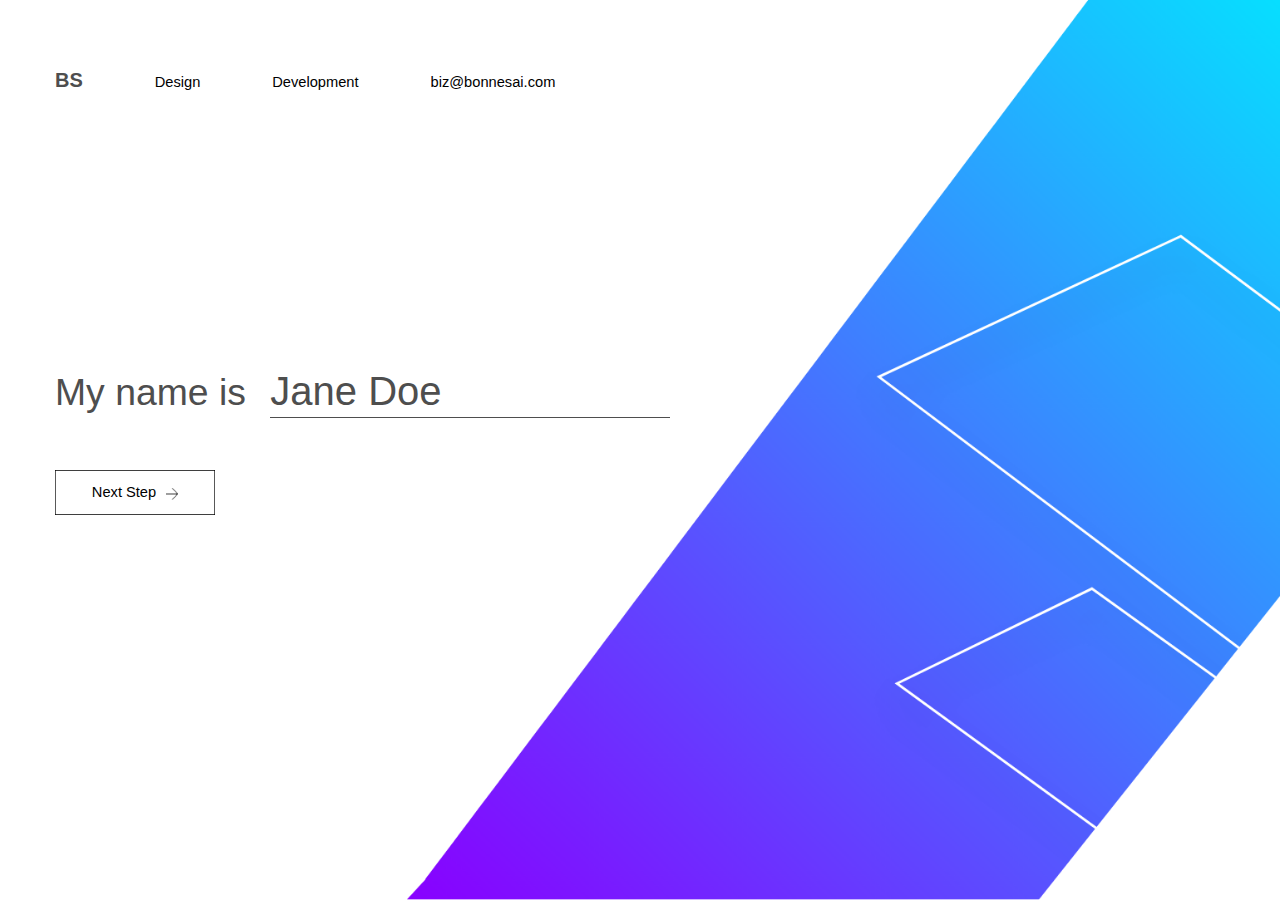
==== contact.html @ 0bd939c2 "All Pages Built - Fully functioning contact form!" ====
<!DOCTYPE html>
<html>
    <head>
        <title>Contact Us</title>
        <link href="contact.css" rel="stylesheet" type="text/css" />
        <script src="https://ajax.googleapis.com/ajax/libs/jquery/3.2.1/jquery.min.js"></script>
        <script type="text/javascript" src="contact.js"></script>

    </head>

    <body>

        <div class="header-container">
                
            <ul class="nav">

                <li>
                    <a id="logo" href="index.html">BS</a>
                </li>

                <li>
                    <a href="design.html" id="nav-link">Design</a>
                </li>

                <li>
                    <a href="#" id="nav-link">Development</a>
                </li>

                <li>
                    <a href="mailto:biz@bonnesai.com" target="_top">biz@bonnesai.com</a>
                </li>

            </ul>


            <ul class="mobile-nav">

                <li>
                    <a id="logo" href="#">BS</a>
                </li>

                <li>
                    <button class="burger">
                        <div id="top"></div>
                        <div id="bottom"></div>
                    </button>
                </li>

            </ul>


            <div class="form">
                <form>

                    <div class="input-name">   

                        <h1>My name is</h1>
                        <input class="line-input" id="name" placeholder="Jane Doe"></input>

                    </div>

                    <div class="input-services">   
                            
                        <h1>I'm in need of a</h1>
                        <input class="checkbox" type="checkbox" id="website" ></input><label for="website">Website</label>
                        <input class="checkbox" type="checkbox" id="app" ></input><label for="app">Mobile App</label>

                    </div>

                    
                    <div class="input-budget">   
                            
                        <h1>My budget is</h1>
                        <input class="line-input" id="line" placeholder="$10,000"></input>

                    </div>


                    <div class="input-email">   
                            
                        <h1>My email is</h1>
                        <input class="line-input" type="email" id="email" placeholder="someone@company.com"></input>

                    </div>


                    <div class="input-message">   
                            
                        <h1>Leave us a message :)</h1>
                        <textarea class="line-input" id="message"></textarea>

                    </div>


                    


                    <div class="controls">
                        <a href="#" id="next1" class="btn btn-1">

                            <div>Next Step<img src="assets/images/form-arrow.png" /></div>
                            <svg>
                                <rect x="0" y="0" fill="none" width="100%" height="100%"/>
                            </svg>
                                
                        </a> 

                        <p id="null-prompt">Field cannot be left empty</p>
                        

                        <a href="#" id="next2" class="btn btn-1">
                                
                            <div>Next Step<img src="assets/images/form-arrow.png" /></div>
                            <svg>
                                <rect x="0" y="0" fill="none" width="100%" height="100%"/>
                            </svg>
                                
                        </a>

                        <p id="unchecked-prompt">Please check one of the above to continue</p>

                        <a href="#" id="next3" class="btn btn-1">
                                
                            <div>Next Step<img src="assets/images/form-arrow.png" /></div>
                            <svg>
                                <rect x="0" y="0" fill="none" width="100%" height="100%"/>
                            </svg>
                                
                        </a>

                        <p id="optional-prompt">This field is optional</p>

                        <a href="#" id="next4" class="btn btn-1">
                                
                            <div>Next Step<img src="assets/images/form-arrow.png" /></div>
                            <svg>
                                <rect x="0" y="0" fill="none" width="100%" height="100%"/>
                            </svg>
                                
                        </a>

                        <p id="empty-prompt">Field cannot be left empty</p>



                        <a href="#" id="next5" class="btn btn-1">
                                
                            <div>Next Step<img src="assets/images/form-arrow.png" /></div>
                            <svg>
                                <rect x="0" y="0" fill="none" width="100%" height="100%"/>
                            </svg>
                                
                        </a>

                    </div>

                </form>
                
            </div>

            <div class="sent">
                <h1>Your message has been sent!</h1>
                <hr />
                <p>We will be in touch with you as soon as we can.</p>

                <a href="index.html"  class="btn btn-1">
                    
                    <svg>
                        <rect x="0" y="0" fill="none" width="100%" height="100%"/>
                    </svg>
                    Return Home
                </a>

            </div>


            <img id="slice" src="assets/images/contact-slice.png" />

        </div>

        

    </body>
</html>
---- contact.css ----
* {
    margin: 0;
    padding: 0;
    font-family: 'Avenir', sans-serif;
    text-decoration: none;
    -webkit-font-smoothing: antialiased;
  
  }

  input::-webkit-input-placeholder {
      color: #4e4e4e;
  }
  
  a:link {
    color: black;
  }
  
  @fontface {
    font-family: 'Avenir';
    src: url("assets/fonts/Avenir.ttc");
  }
  
  
  
  html {
    overflow-x: hidden;
  }
  
  body {
    height: auto;
  }
  
  .left {
    position: absolute;
    background: white;
    width: 50vw;
    overflow-x: visible;
    height: 100vh;
    max-height: 1600px;
    left: 0;
    box-shadow: 0px 0px 40px rgba(0, 0, 0, 0.17);
    z-index: -10;
  
  }
  
  .right {
    position: absolute;
    right: 0;
    background: linear-gradient(140deg, #00EBFF, #8900FF);
    width: 50vw;
    height: 100vh;
    max-height: 1600px;
  
  }
  
  .header-container {
    width: 1170px;
    height: 100vh;
    max-height: 1600px;
    margin: auto;
  }
  
  .container {
    width: 1170px;
    height: auto;
    margin: auto;
  }
  
  .nav {
    padding-top: 4.3em;
  }
  
  #logo {
    font-weight: 600;
    font-size: 15pt;
    color: #4e4e4e;
  }
  
  .nav li {
    display: inline-block;
    padding-right: 4.6em;
    font-size: 11pt;
    color: black;
  }
  
  
  a:visited {
      color: black;
  }
  
  #nav-link {
    position: relative;
    transition: 1s ease-in-out;
    padding-bottom: 4px;
  }
  
  #nav-link:hover {
    border-bottom: 1px solid black;
  }
  
  
  .nav button {
    border: 1px solid rgba(0,0,0,0.6);
    padding: 1em 2.6em;
    font-size: 11pt;
    background: transparent;
    transition: 0.2s ease-in-out;
  }
  
  
  .nav button:hover {
    background: #4e4e4e;
    color: white;
  
  }
  
  
  .mobile-nav {
    display: none;
  }
  
  
  
  /* SASS */
  
  .btn {
    color: black;
    cursor: pointer;
    display: inline-block;
    font-size: 11pt;
    font-weight: 400;
    line-height: 45px;
    margin: 0 auto 2em;
    max-width: 160px;
    position: relative;
    transition: 0.6s ease-in-out;
    text-decoration: none;
    vertical-align: middle;
    width: 100%;
    top: 12px;
  }
  
  
  .btn-1 {
    background: none;
    font-weight: 100;
    text-align: center;
    transition: 0.6s ease-in-out;
  }
  .btn-1 svg {
    height: 45px;
    left: 0;
    position: absolute;
    top: 0;
    width: 100%;
  }
  .btn-1 rect {
    fill: none;
    stroke: black;
    stroke-width: 1.3;
    stroke-dasharray: 422, 0;
  }
  
  .btn-1:hover {
    background: rgba(255, 255, 255, 0);
  
  }
  .btn-1:hover rect {
    stroke-width: 1.3;
    stroke-dasharray: 15, 310;
    stroke-dashoffset: 48;
    transition: all 1.35s cubic-bezier(0.19, 1, 0.22, 1);
  }
  
  #slice {
    position: absolute !important;
    width: auto;
    top: 0;
    right: -15vw;;
    height: 100vh;
    display: inline-block;
    

  }
  
  .form {
    position: absolute;
    top: 23vh;
  }

  .form h1 {
    padding-top: 4.4em;
    font-size: 28pt;
    padding-bottom: 1em;
    font-weight: 400;
    display: inline-block;
    color: #4e4e4e;
    animation: panin 1.5s ease-in-out;
    animation-delay: 0.2s;
  }
  

  .line-input {
      width: 400px;
      font-size: 30pt;
      font-weight: 500;
      display: inline-block;
      background: none;
      border: none;
      border-bottom: 1px solid #4e4e4e;
      padding-bottom: 3px;
      margin-left: 20px;
      color: #4e4e4e;
      margin-bottom: 1em;
      animation: panin 1.5s ease-in-out;
      animation-delay: 0.2s;
  }

  .line-input:focus, .line-input:active {
      outline: none;
  }

    form img {
        width: 12px;
        display: inline-block;
        position: relative;
        top: 2.5px;
        padding-left: 10px;
    }

    .input-services {
        display: none;
        margin-bottom: 1em;
    }

    input[type=checkbox] {
        visibility: hidden;
    }

    #website:checked + label {
        border: 2.5px solid #4e4e4e; 
    }

    #app:checked + label {
        border: 2.5px solid #4e4e4e;
    }

    #app {
        margin-left: -1em;
    }

    label {
        display: inline-block;
        box-sizing: border-box;
        border: 1px solid #4e4e4e;
        padding: 0.8em 2.5em;
        margin-left: 2em;
    }

    #next2 {
        display: none;
    }


    #next3 {
        display: none;
    }

    #next4 {
        display: none;
    }


    .input-budget {
        display: none;
        margin-bottom: 1em;
    }

    .controls button {
        border: none;
    }

    #null-prompt {
        color: #4e4e4e;
        font-style: italic;
        display: inline-block;
        margin-left: 2em;
        display: none;
    }
   
    #unchecked-prompt {
        color: #4e4e4e;
        font-style: italic;
        display: inline-block;
        margin-left: 2em;
        display: none;
    }

    #optional-prompt {
        color: #4e4e4e;
        font-style: italic;
        display: inline-block;
        margin-left: 2em;
        display: none;
    }

    #empty-prompt {
        color: #4e4e4e;
        font-style: italic;
        display: inline-block;
        margin-left: 2em;
        display: none;
    }

    .input-email {
        display: none;
        width: 1200px !important;
        margin-bottom: 1em;
    }

    #email {
        width: 480px;
        margin-bottom: 2em;
    }

    .input-budget {
        display: none;
        margin-bottom: 1em;
    }

    .input-message {
        margin-top: -7em;
        display: none;
    }

    #message {
        margin-left: 0;
        width: 500px;
        display: block;
        font-size: 20pt;
        height: 200px;
        margin-bottom: 1em;
    }

    #next5 {
       display: none; 
    }
    

    .sent {
        width: 1170px;
        display: none;
        height: 500px;
        margin: auto;
    }

    .sent h1 {
        padding-top: 4.4em;
        font-size: 28pt;
        padding-bottom: 1em;
        font-weight: 500;
        color: #4e4e4e;
        animation: panin 1.5s ease-in-out;
      }
      
      .sent hr {
        width: 7em;
        border: 1px solid #4e4e4e;
        position: relative;
        right: 3em;
      
      
      }
      
      .sent p {
        width: 450px;
        font-size: 11.5pt;
        line-height: 2.4;
        padding-top: 2em;
        animation: panup 1.5s ease-in-out;
        margin-bottom: 2em;
      }



  @keyframes panin {
    0% {position: relative; top: -50px; opacity: 0; transform: rotate(5deg);}
    100% {position: relative; top: 0;}
  }


  @keyframes panout {
      0% {position: relative; top: 0; }
      100% {position: relative; top: -50px; opacity: 0; transform: rotate(5deg);}
  }

  @keyframes panup {
    0% {position: relative; top: 20px; opacity: 0; transform: rotate(-5deg);}
    100% {position: relative; top: 0;}
  }




  @media screen and (max-width: 1000px) {
    
      body {
        overflow: hidden !important;
      }
    
      .nav {
        display: none;
      }
    
    
      .mobile-nav {
        display: block;
        margin-top: 9em;
        list-style: none;
        display: inline-block;
        width: 100%;
      }
    
      .burger {
        width: 70px;
        display: inline-block;
        height: 70px;
        float: right;
        
      }
    
    
    
      #top {
        width: 100%;
        background: #4e4e4e;
        height: 6px;
    
      }
    
      #bottom {
        width: 100%;
        background: #4e4e4e;
        margin-top: 2em;
        height: 6px;
    
      }
    
    
      #logo {
        font-size: 40pt;
        position: absolute;
      }
    
     
    
    }


@media screen and (min-width: 1800px) {
    
    .form {
        top: 30vh;
    }

    #slice {
        right: 0;
    }
    
    
}
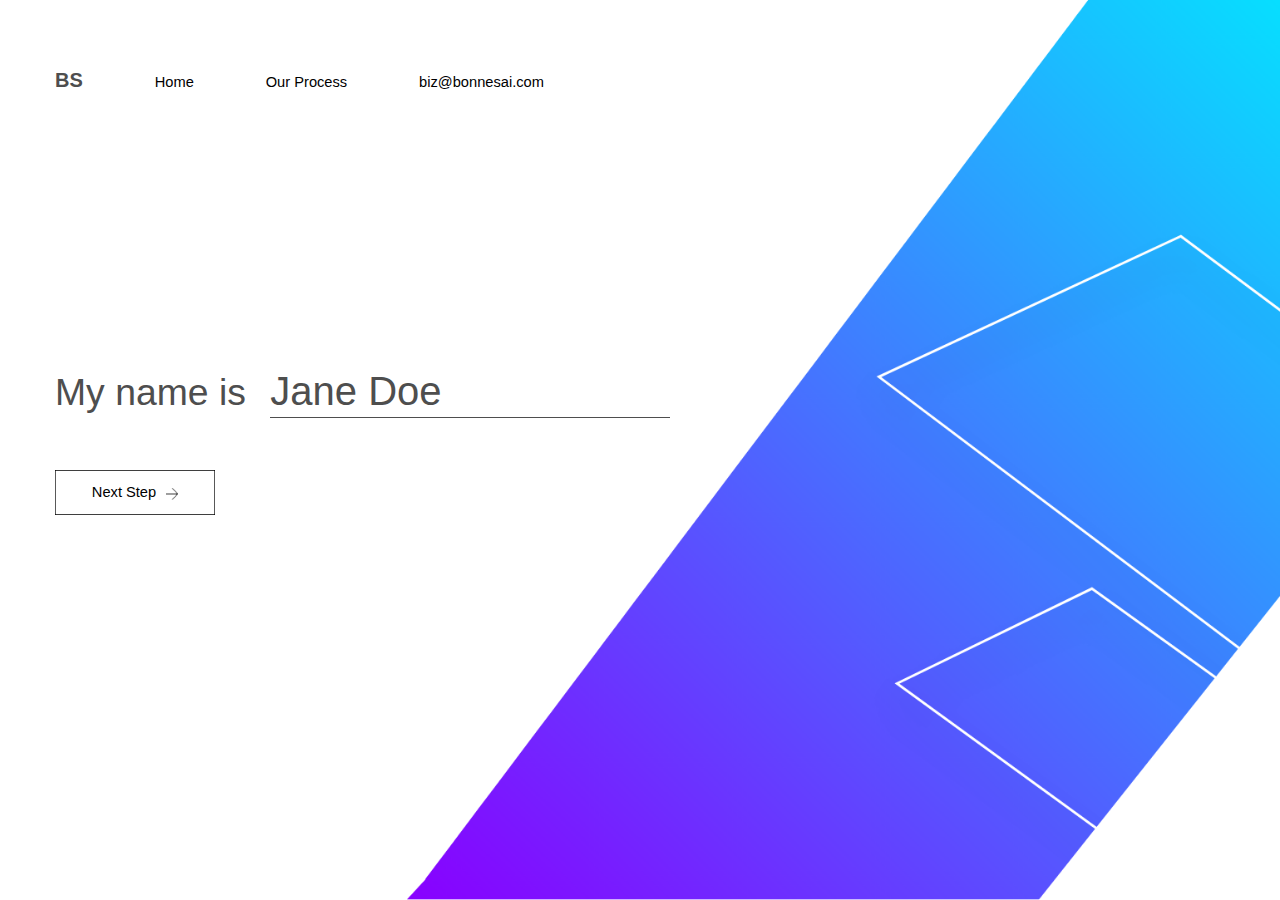
==== commit cb1da539: "2:21 AM - 28th Aug - Animations and Copy complete!" ====
--- a/contact.html
+++ b/contact.html
@@ -19,11 +19,11 @@
                 </li>
 
                 <li>
-                    <a href="design.html" id="nav-link">Design</a>
+                    <a href="index.html" id="nav-link">Home</a>
                 </li>
 
                 <li>
-                    <a href="#" id="nav-link">Development</a>
+                    <a href="design.html" id="nav-link">Our Process</a>
                 </li>
 
                 <li>
@@ -145,7 +145,7 @@
 
                         <a href="#" id="next5" class="btn btn-1">
                                 
-                            <div>Next Step<img src="assets/images/form-arrow.png" /></div>
+                            <div>Submit<img src="assets/images/form-arrow.png" /></div>
                             <svg>
                                 <rect x="0" y="0" fill="none" width="100%" height="100%"/>
                             </svg>
--- a/contact.css
+++ b/contact.css
@@ -118,6 +118,7 @@
   .mobile-nav {
     display: none;
   }
+
   
   
   
@@ -466,6 +467,10 @@
     #slice {
         right: 0;
     }
+
+    .sent {
+      margin-top: 15em;
+    }
     
     
 }
